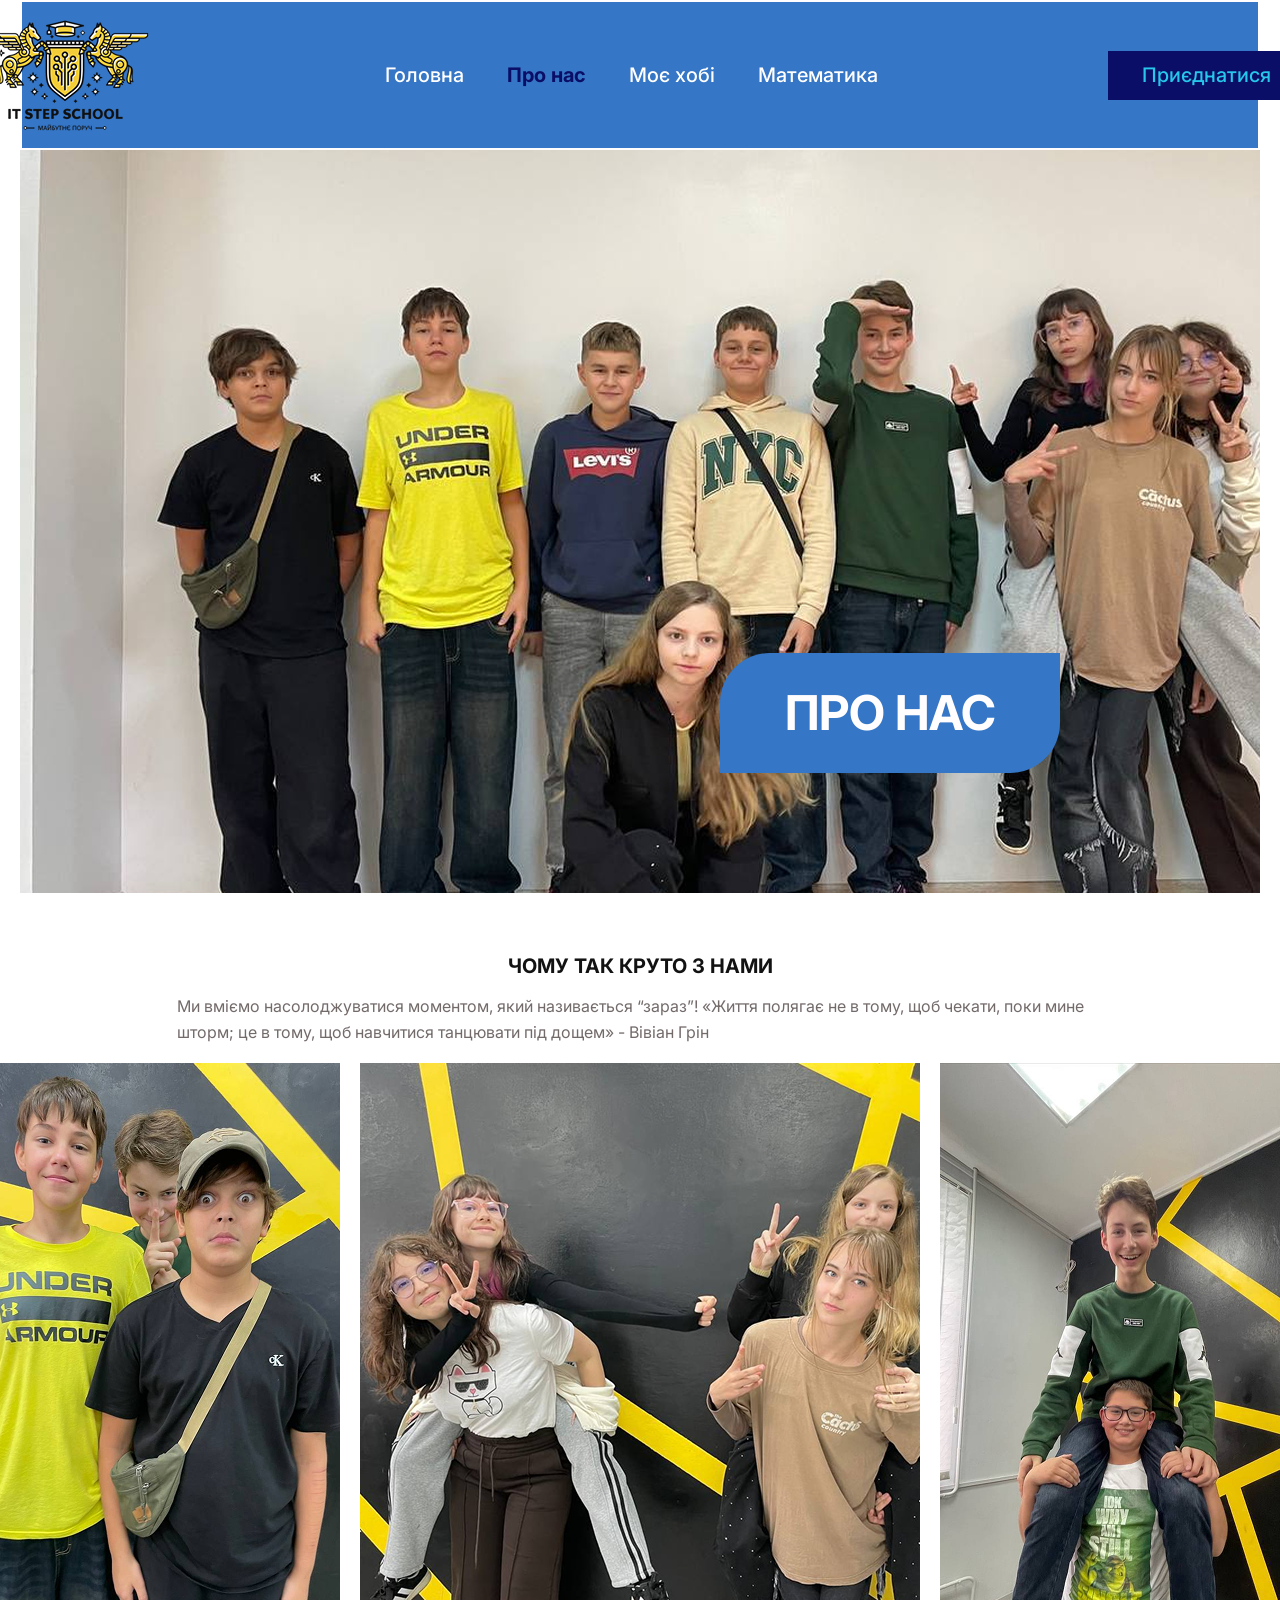
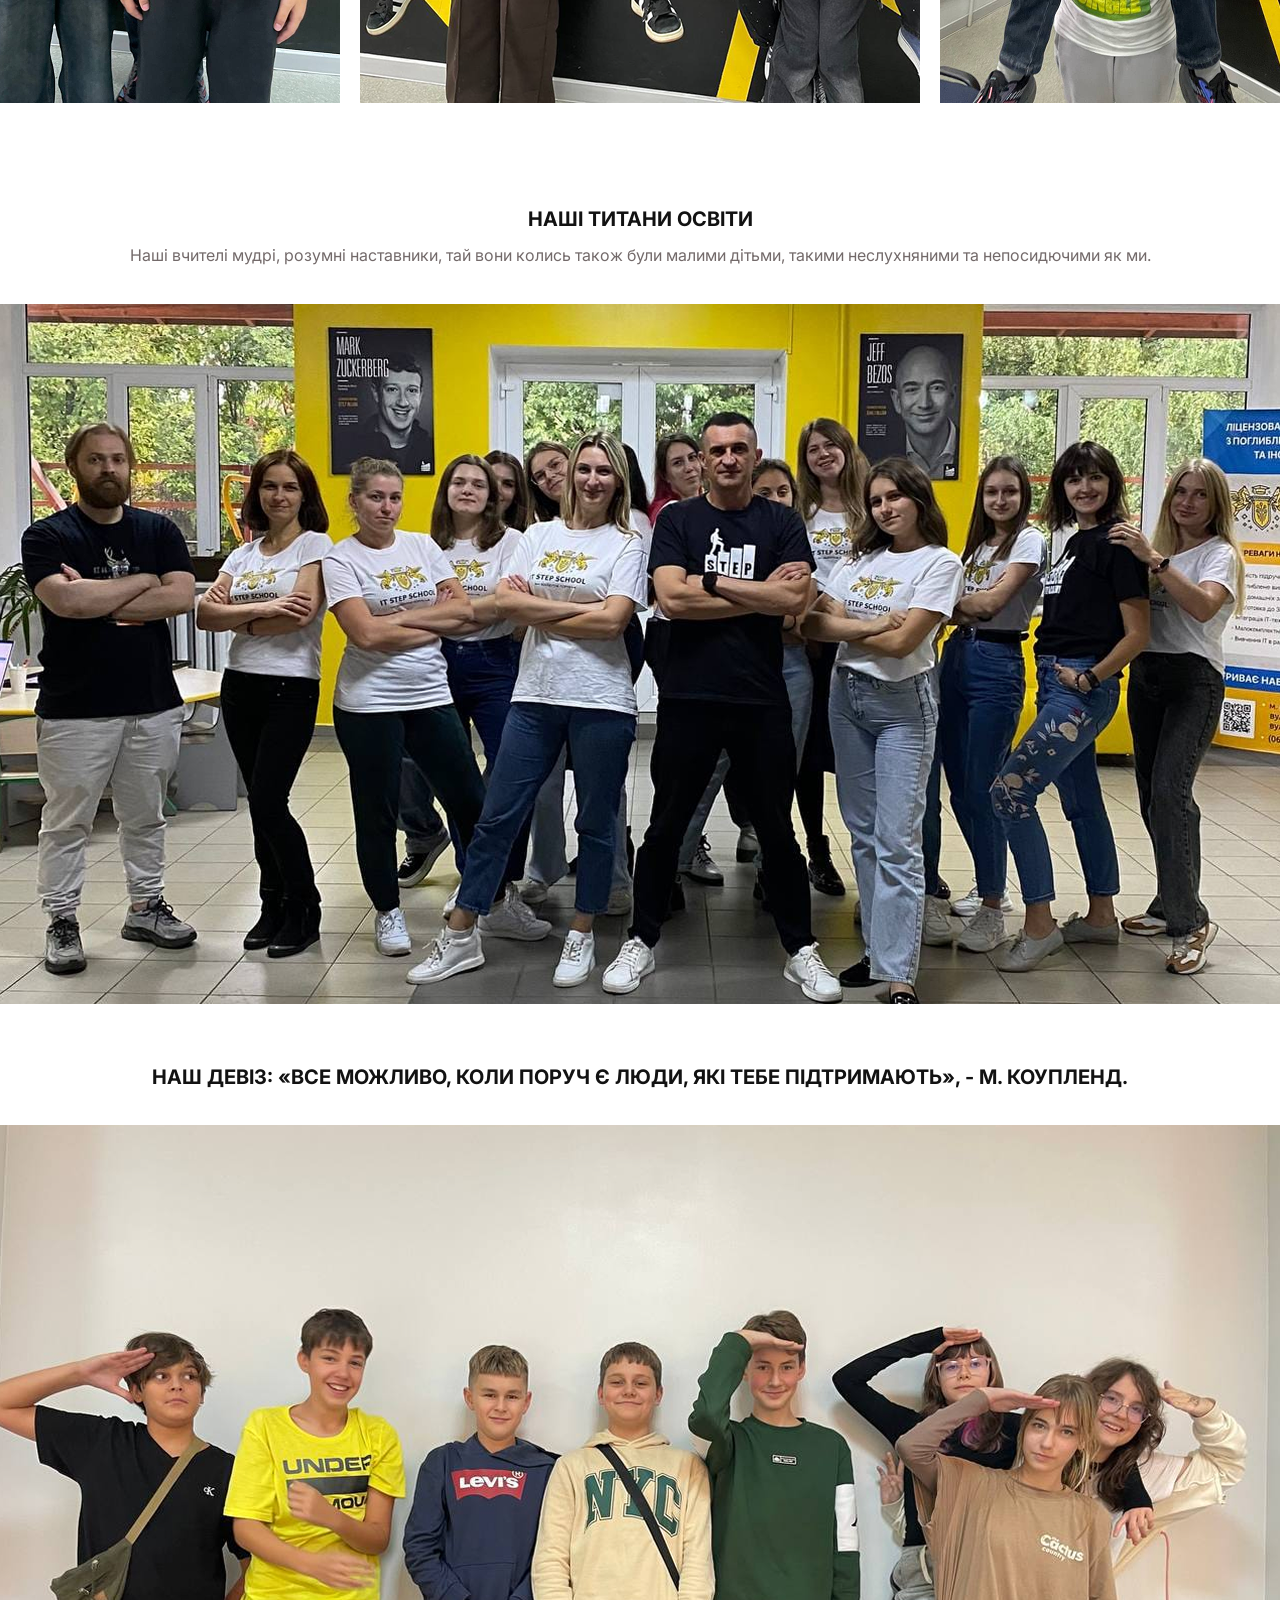
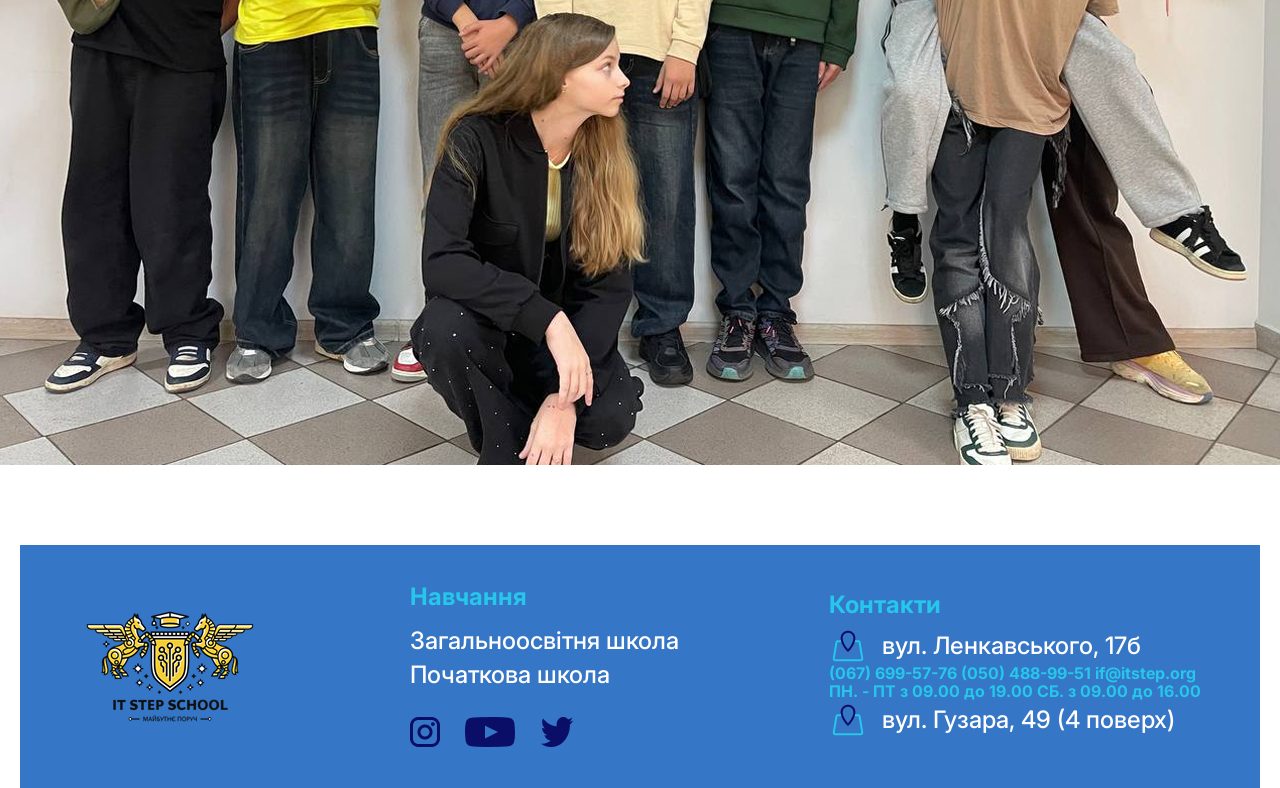
==== index1.html @ c2ec6a93 "first commit" ====
<!DOCTYPE html>
<html lang="en">

<head>
    <meta charset="UTF-8">
    <meta name="viewport" content="width=device-width, initial-scale=1.0">
    <title>ITSTEP</title>
    <link rel="stylesheet" href="./style1.css">
</head>

<body>
    <header>
        <div class="container">
            <div class="header-wrap flex">
                <div class="header-logo">
                    <img src="./images/лого школи 1.png" alt="header-logo">
                </div>
                <div>
                    <nav>
                        <ul class="header-menu flex">
                            <li class="header-item"><a href="index.html" class="header-link">Головна</a></li>
                            <li class="header-item"><a href="#" class="header-link">Про нас</a></li>
                            <li class="header-item"><a href="index3.html" class="header-link">Моє хобі</a></li>

                            <li class="header-item"><a href="index2.html" class="header-link">Математика</a></li>
                        </ul>
                    </nav>
                </div>
                <div>
                    <button class="header-btn">Приєднатися</button>
                </div>
            </div>
        </div>
    </header>
    <main>
        <section>
            <div class="container">
                <div class="sec1-wrap">
                    <button class="sec1-btn">Про нас</button>
                </div>
            </div>
        </section>
        <section>
            <div class="container">
                <div class="sec2-wrap flex">
                    <h2>Чому так круто з нами</h2>
                    <p>Ми вміємо насолоджуватися моментом, який називається “зараз”! «Життя полягає не в тому, щоб
                        чекати, поки мине шторм; це в тому, щоб навчитися танцювати під дощем» - Вівіан Грін</p>
                    <div class="sec2-photo flex">
                        <img src="./images/photo_2024-11-26_20-44-37.png" alt="photo1">
                        <img src="./images/photo_2024-11-26_20-44-37 (1).png" alt="photo2">
                        <img src="./images/photo_2024-11-26_20-44-37 (2).png" alt="photo3">
                    </div>
                </div>
            </div>
        </section>
        <section>
            <div class="container">
                <div class="sec3-wrap flex">
                    <h2>НАШі титани освіти</h2>
                    <p>Наші вчителі мудрі, розумні наставники, тай вони колись також були малими дітьми, такими
                        неслухняними та непосидючими як ми.</p>
                    <img src="./images/викладачі.png" alt="teacher">
                </div>
            </div>
        </section>
        <section>
            <div class="container">
                <div class="sec4-wrap flex">
                    <h2>Наш девіз: «Все можливо, коли поруч є люди, які тебе підтримають», - М. Коупленд.</h2>
                    <img src="./images/photo_2024-11-26_20-45-03.png" alt="class">
                </div>
            </div>
        </section>
    </main>
    <footer>
        <div class="container">
            <div class="footer-wrap flex">
                <div class="footer-logo">
                    <img src="./images/лого школи 1.png" alt="footer-logo">
                </div>
                <div class="footer-text">
                    <h4>Навчання</h4>
                    <p>Загальноосвітня школа</p>
                    <p>Початкова школа</p>
                    <div class="footer-social flex">
                        <img src="./images/inst 1 (1).png" alt="inst">
                        <img src="./images/youtube 1 (1).png" alt="youtube">
                        <img src="./images/twitter 1 (1).png" alt="twit">
                    </div>
                </div>
                <div class="footer-contact">
                    <h4>Контакти</h4>
                    <div class="footer-adress flex">
                        <img src="./images/Group 72.png" alt="contact">
                        <p>вул. Ленкавського, 17б</p>
                    </div>
                    <span>(067) 699-57-76  (050) 488-99-51 if@itstep.org <br>
                        ПН. - ПТ з 09.00 до 19.00 СБ. з 09.00 до 16.00</span>
                    <div class="footer-adress flex">
                        <img src="./images/Group 72.png" alt=" contact">
                        <p>вул. Гузара, 49 (4 поверх)</p>
                    </div>
                </div>
            </div>
        </div>
    </footer>
</body>

</html>
---- style1.css ----
@import url('https://fonts.googleapis.com/css2?family=Inter:ital,opsz,wght@0,14..32,100..900;1,14..32,100..900&display=swap');

* {
    margin: 0;
    padding: 0;
    box-sizing: border-box;
}

.container {
    max-width: 1440px;
    width: 100%;
    padding: 0 20px;
    margin: 0 auto;
}

.flex {
    display: flex;
}

:root {
    --main-color: #0B0E66;
}

ul {
    list-style: none;
}

a {
    text-decoration: none;
}

/*--------------------------------------- header------------------- */
.header-wrap {
    height: 150px;
    background-color: #3576C6;
    border: 2px solid #FFFDFD;
    justify-content: center;
    align-items: center;
    gap: 230px;
}

.header-menu {
    gap: 43px;

    a {
        font-family: "Inter", sans-serif;
        font-weight: 500;
        font-size: 20px;
        line-height: 120%;
        color: white;
        white-space: nowrap;
    }
}

.header-item:nth-child(2) a {
    font-weight: 700;
    color: var(--main-color);
}

.header-btn {
    width: 197px;
    height: 49px;
    border: none;
    background-color: var(--main-color);
    font-family: "Inter", sans-serif;
    font-weight: 500;
    font-size: 20px;
    line-height: 120%;
    color: #26C7EA;
}

/*---------------------------------------- sec1 -------------------*/
.sec1-wrap {
    position: relative;
    height: 743px;
    background-image: url(./images/photo_2024-11-26_20-44-53.png);
}

.sec1-btn {
    width: 340px;
    height: 120px;
    background-color: #3576C6;
    border: none;
    border-top-left-radius: 50px;
    border-bottom-right-radius: 50px;
    font-family: "Inter", sans-serif;
    font-weight: 700;
    font-size: 48px;
    line-height: 130%;
    text-transform: uppercase;
    color: #FFFDFD;
    position: absolute;
    right: 200px;
    bottom: 120px;
}

/*---------------------------- sec2 ------------------------------*/
.sec2-wrap {
    margin-top: 60px;
    flex-direction: column;
    justify-content: center;
    align-items: center;


    h2 {
        font-family: "Inter", sans-serif;
        font-weight: 700;
        font-size: 20px;
        line-height: 130%;
        color: #121212;
        text-align: center;
        text-transform: uppercase;

    }

    p {
        font-family: "Inter", sans-serif;
        font-weight: 400;
        font-size: 16px;
        line-height: 160%;
        width: 927px;
        height: 52px;
        padding-top: 15px;
        margin-bottom: 32px;
        color: #736A6A;
    }
}

.sec2-photo {
    gap: 20px;
    justify-content: center;
}
/* ------------------------sec3 ------------------*/
.sec3-wrap{
    margin-top: 103px;
    flex-direction: column;
    justify-content: center;
    align-items: center;
    h2{
        font-family: "Inter", sans-serif;
        font-weight: 700;
        font-size: 20px;
        line-height: 130%;
        color: #121212;
        text-transform: uppercase;

    }
    p{
        font-family: "Inter", sans-serif;
        font-weight: 400;
        font-size: 16px;
        line-height: 160%;
        color: #736A6A;
        margin-top: 11px;
        margin-bottom: 35px;
    }
}
/*------------------------ sec4 -----------------*/
.sec4-wrap{
    flex-direction: column;
    justify-content: center;
    align-items: center; 
    margin-top: 60px; 
    h2{
        font-family: "Inter", sans-serif;
        font-weight: 700;
        font-size: 20px;
        line-height: 130%;
        color: #121212;
        text-transform: uppercase;
        margin-bottom: 35px;
    }
}
/* --------------footer---------------------- */
.footer-wrap {
    margin-top: 80px;
    justify-content: center;
    gap: 150px;
    background-color: #3576C6;
    height: 243px;
    align-items: center;
    span{
        font-family: "Inter", sans-serif;
        font-weight: 700;
        font-size: 16px;
        line-height: 100%;
        color: #26C7EA;
    }
}

.footer-text {
    h4 {
        font-family: "Inter", sans-serif;
        font-weight: 700;
        font-size: 24px;
        line-height: 100%;
        color: #26C7EA;
        padding-bottom: 20px;
    }
    p{
        font-family: "Inter", sans-serif;
        font-weight:500;
        font-size: 24px;
        line-height: 100%;
        color: #FFFDFD;
        padding-bottom: 10px;
    }
}
.footer-social{
    align-items: center;
    gap: 25px;
    margin-top: 20px;
}
.footer-contact{
    h4{
        font-family: "Inter", sans-serif;
        font-weight: 700;
        font-size: 24px;
        line-height: 100%;
        color: #26C7EA;
        padding-bottom: 10px;  
    }

}
.footer-adress{
    align-items: center;
    gap: 15px;
    p{
        font-family: "Inter", sans-serif;
        font-weight: 500;
        font-size: 24px;
        line-height: 100%;
        color: #FFFDFD;
    }
  
}
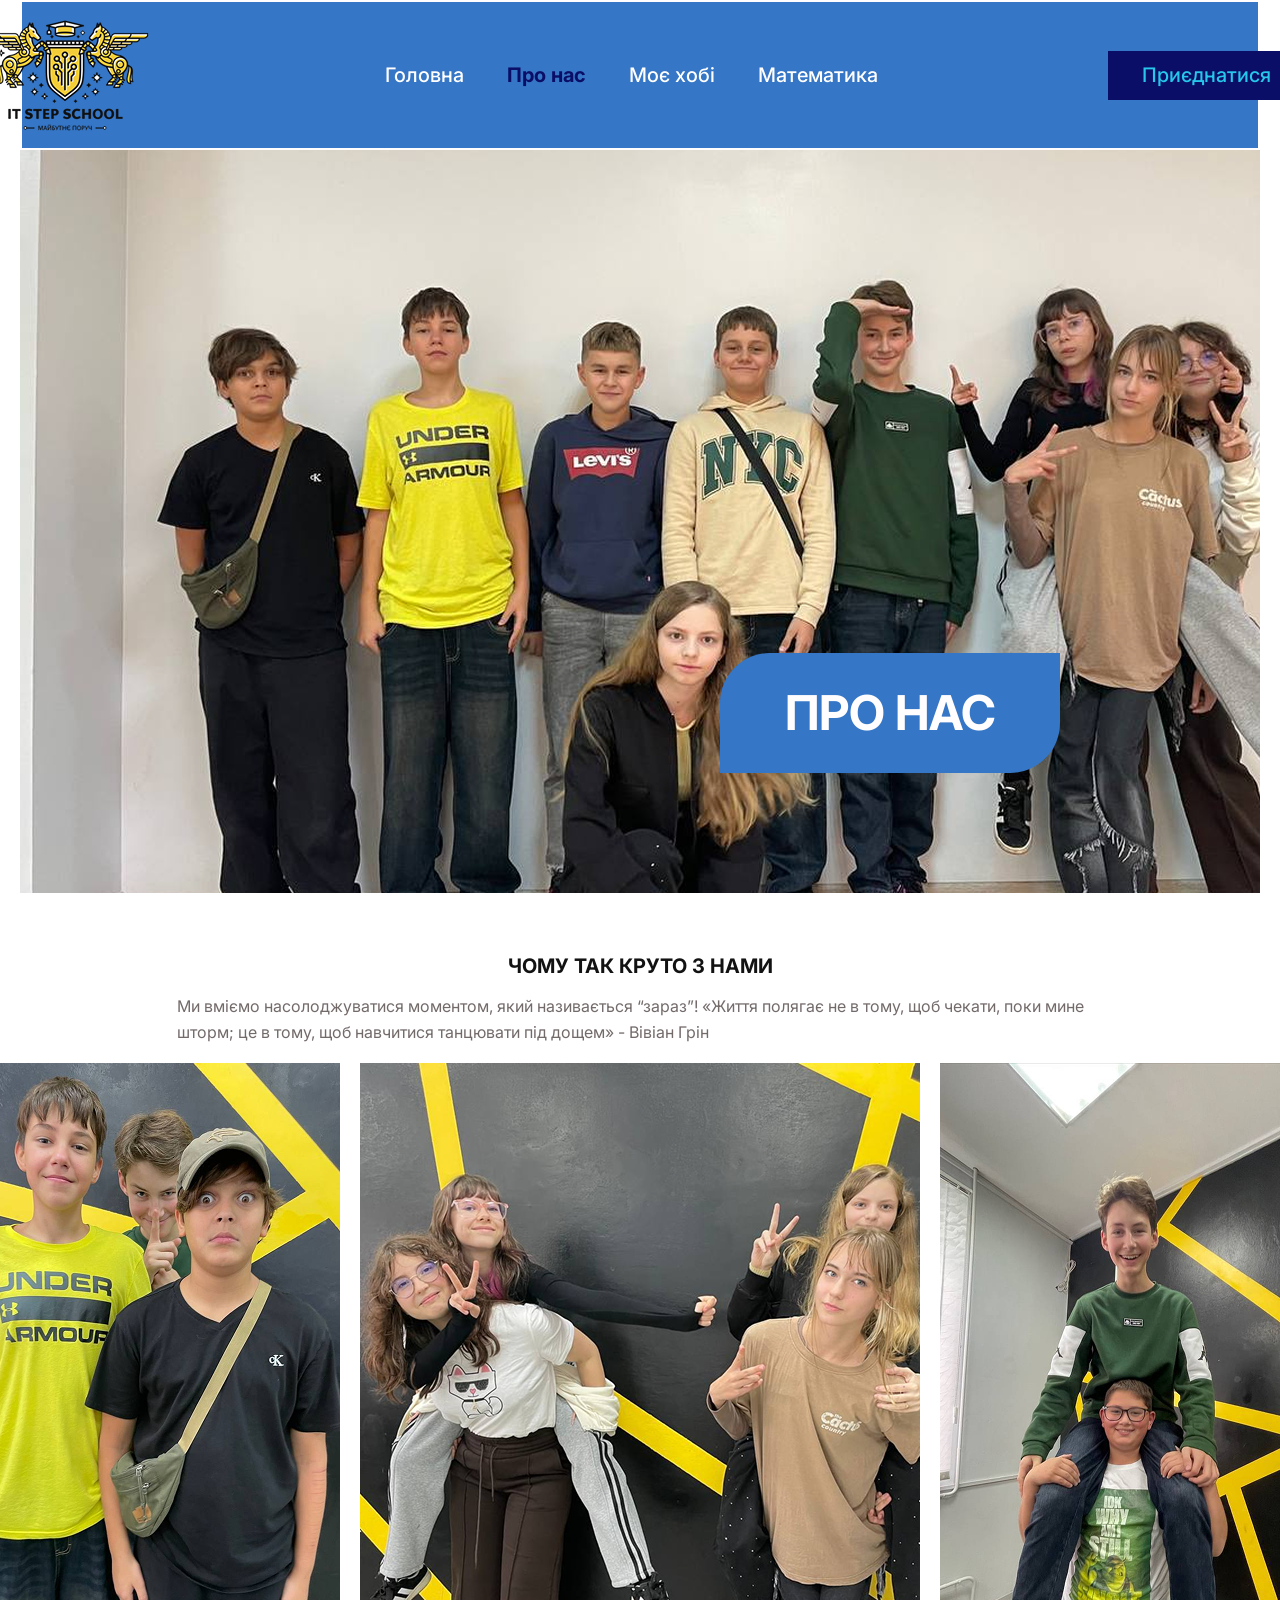
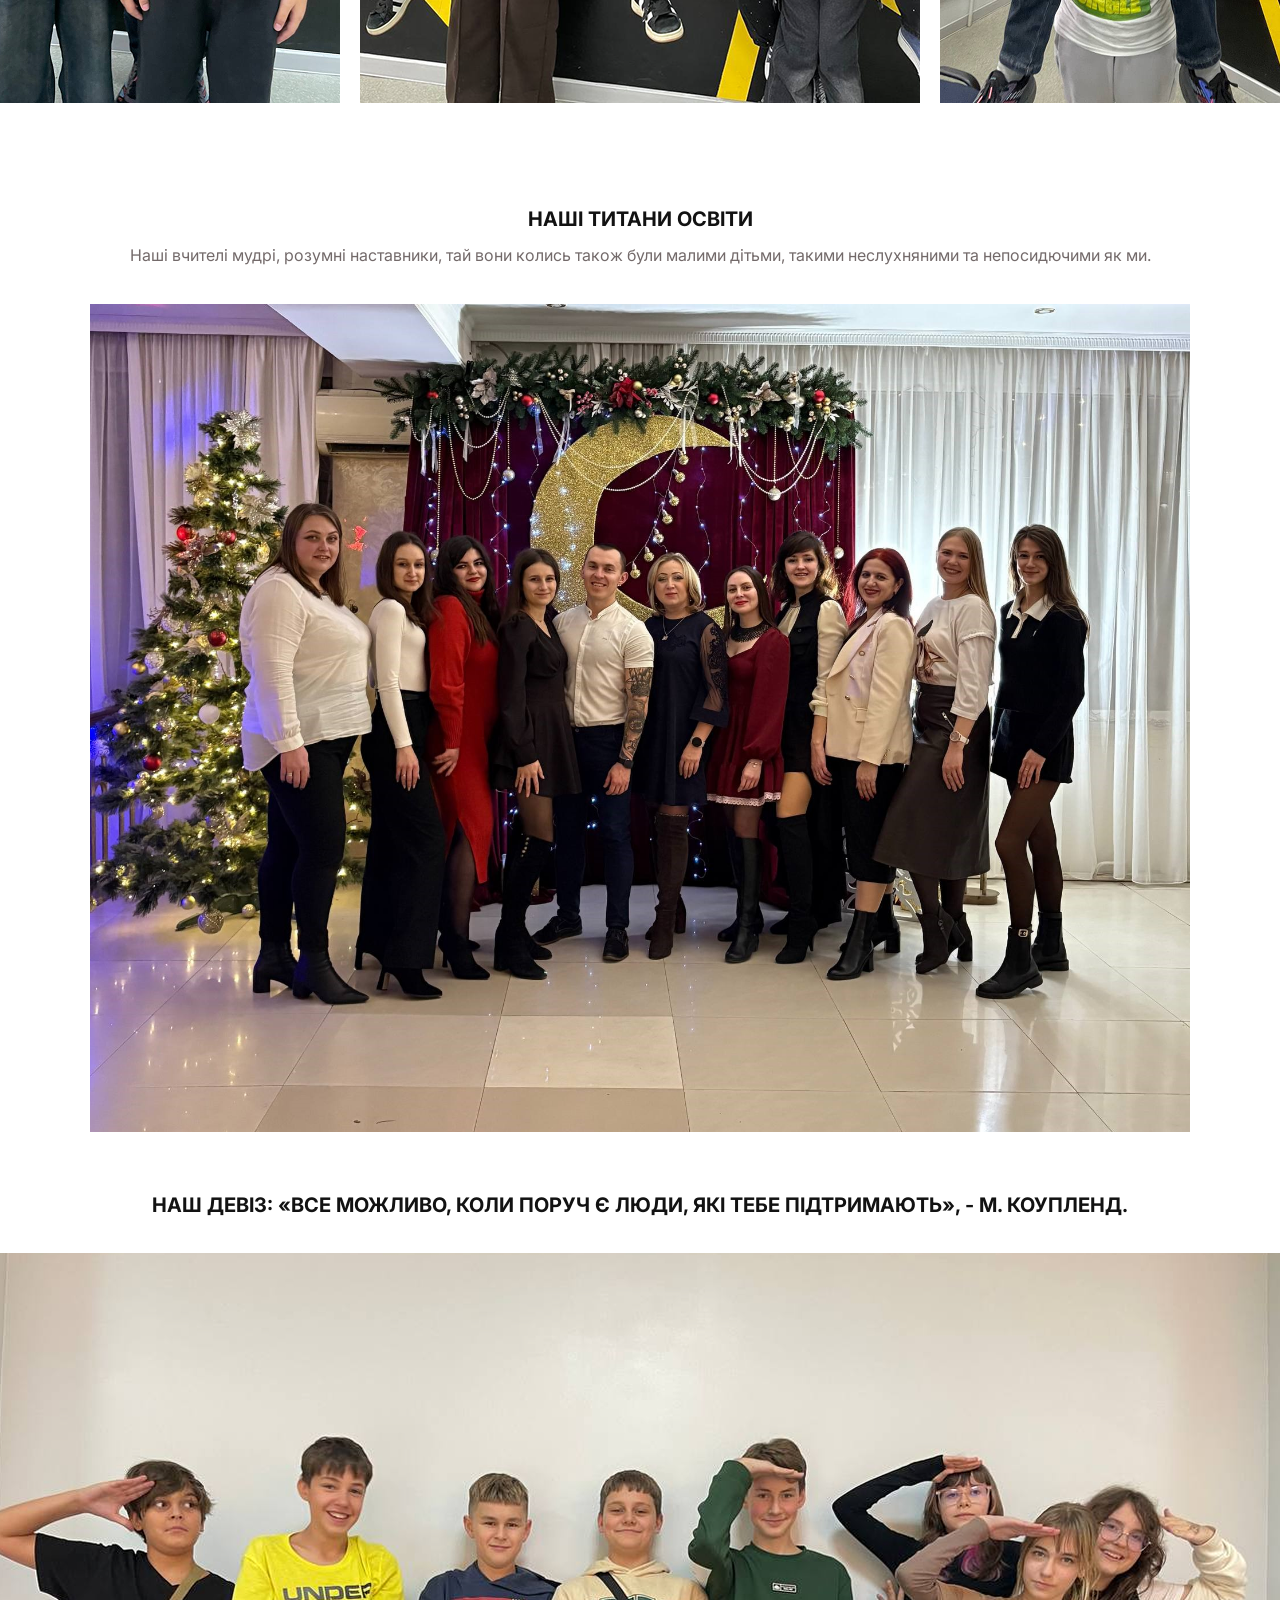
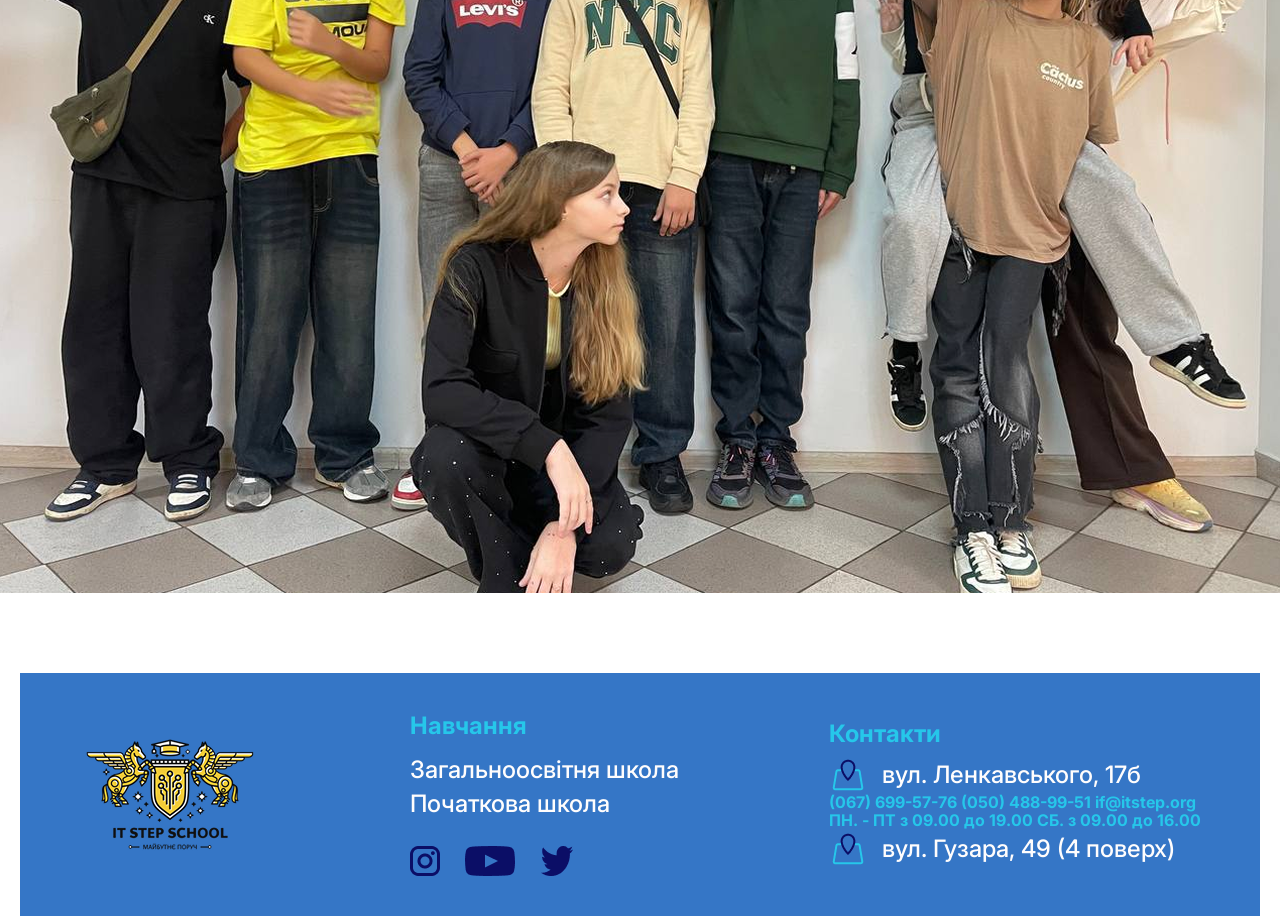
==== commit b9a95cf0: "first commit" ====
--- a/index1.html
+++ b/index1.html
@@ -60,7 +60,7 @@
                     <h2>НАШі титани освіти</h2>
                     <p>Наші вчителі мудрі, розумні наставники, тай вони колись також були малими дітьми, такими
                         неслухняними та непосидючими як ми.</p>
-                    <img src="./images/викладачі.png" alt="teacher">
+                    <img src="./images/teachers.jpg" alt="teacher" width="1100px">
                 </div>
             </div>
         </section>
